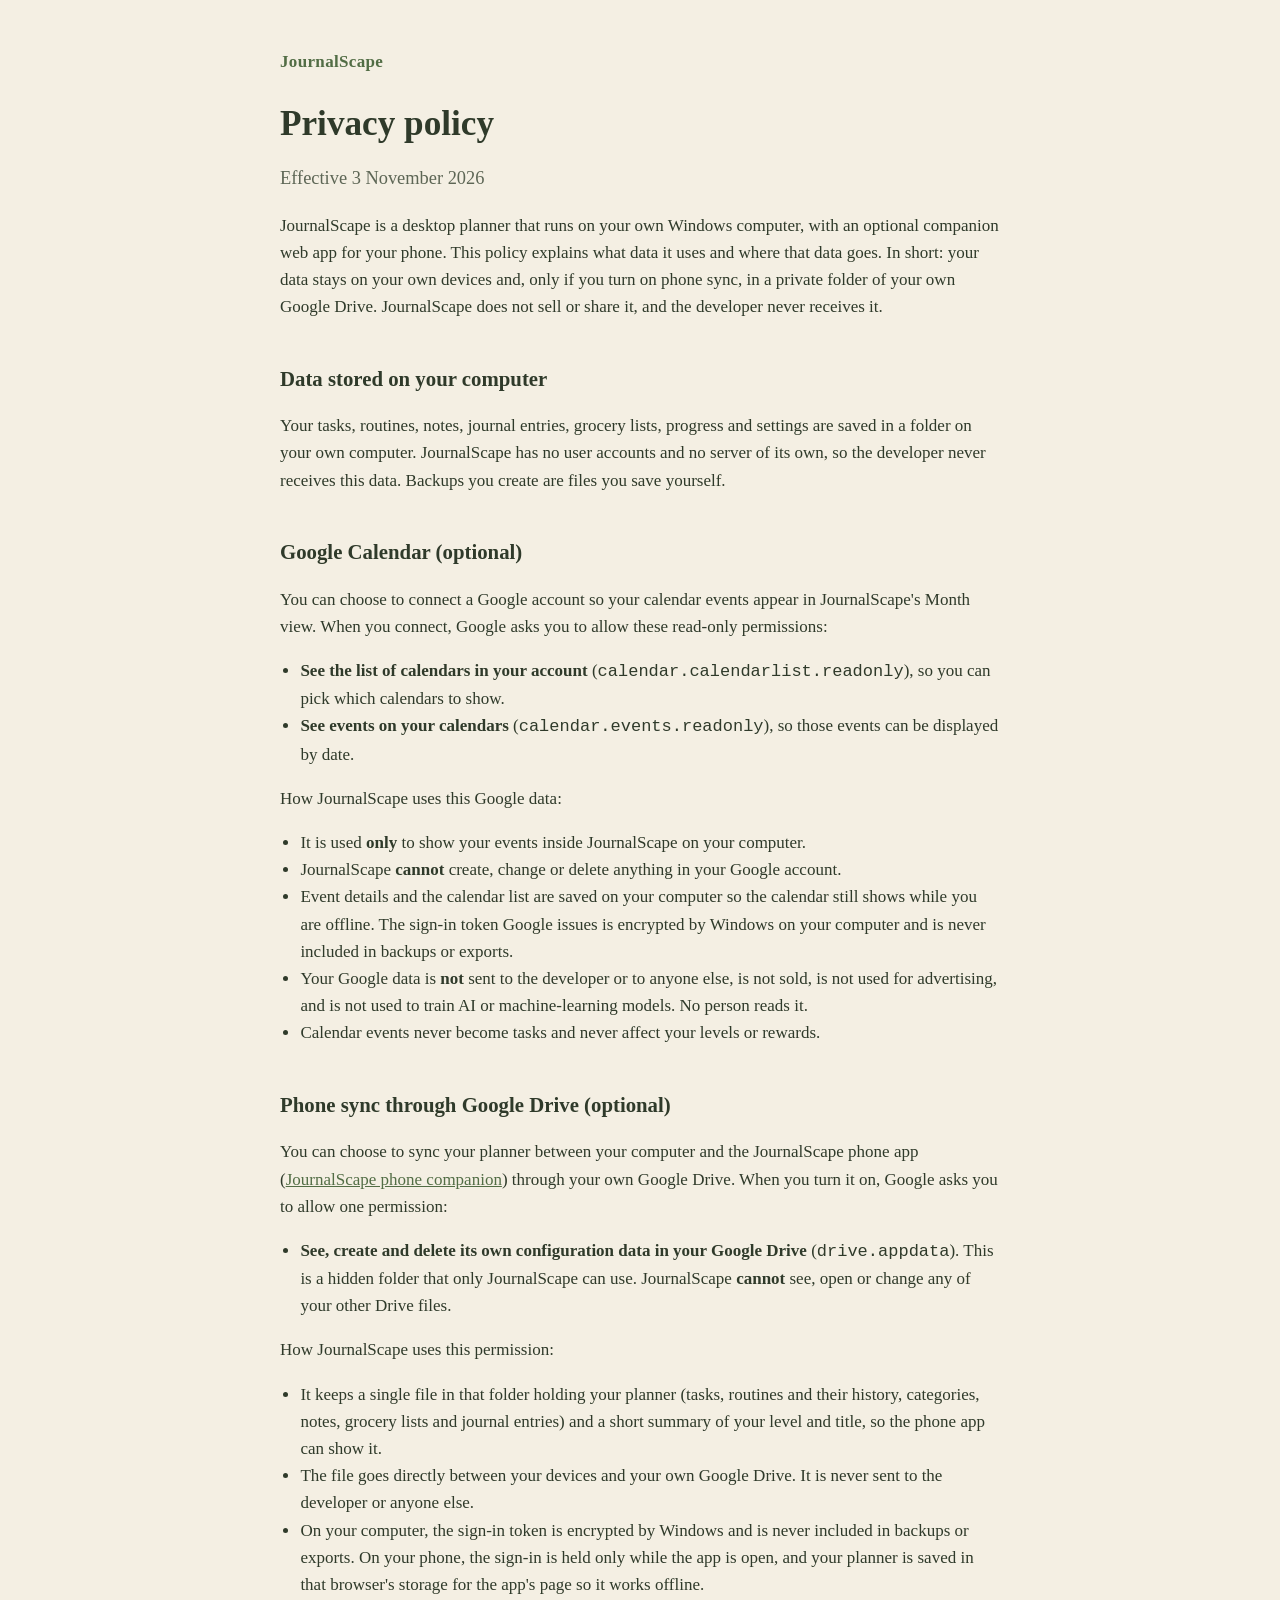
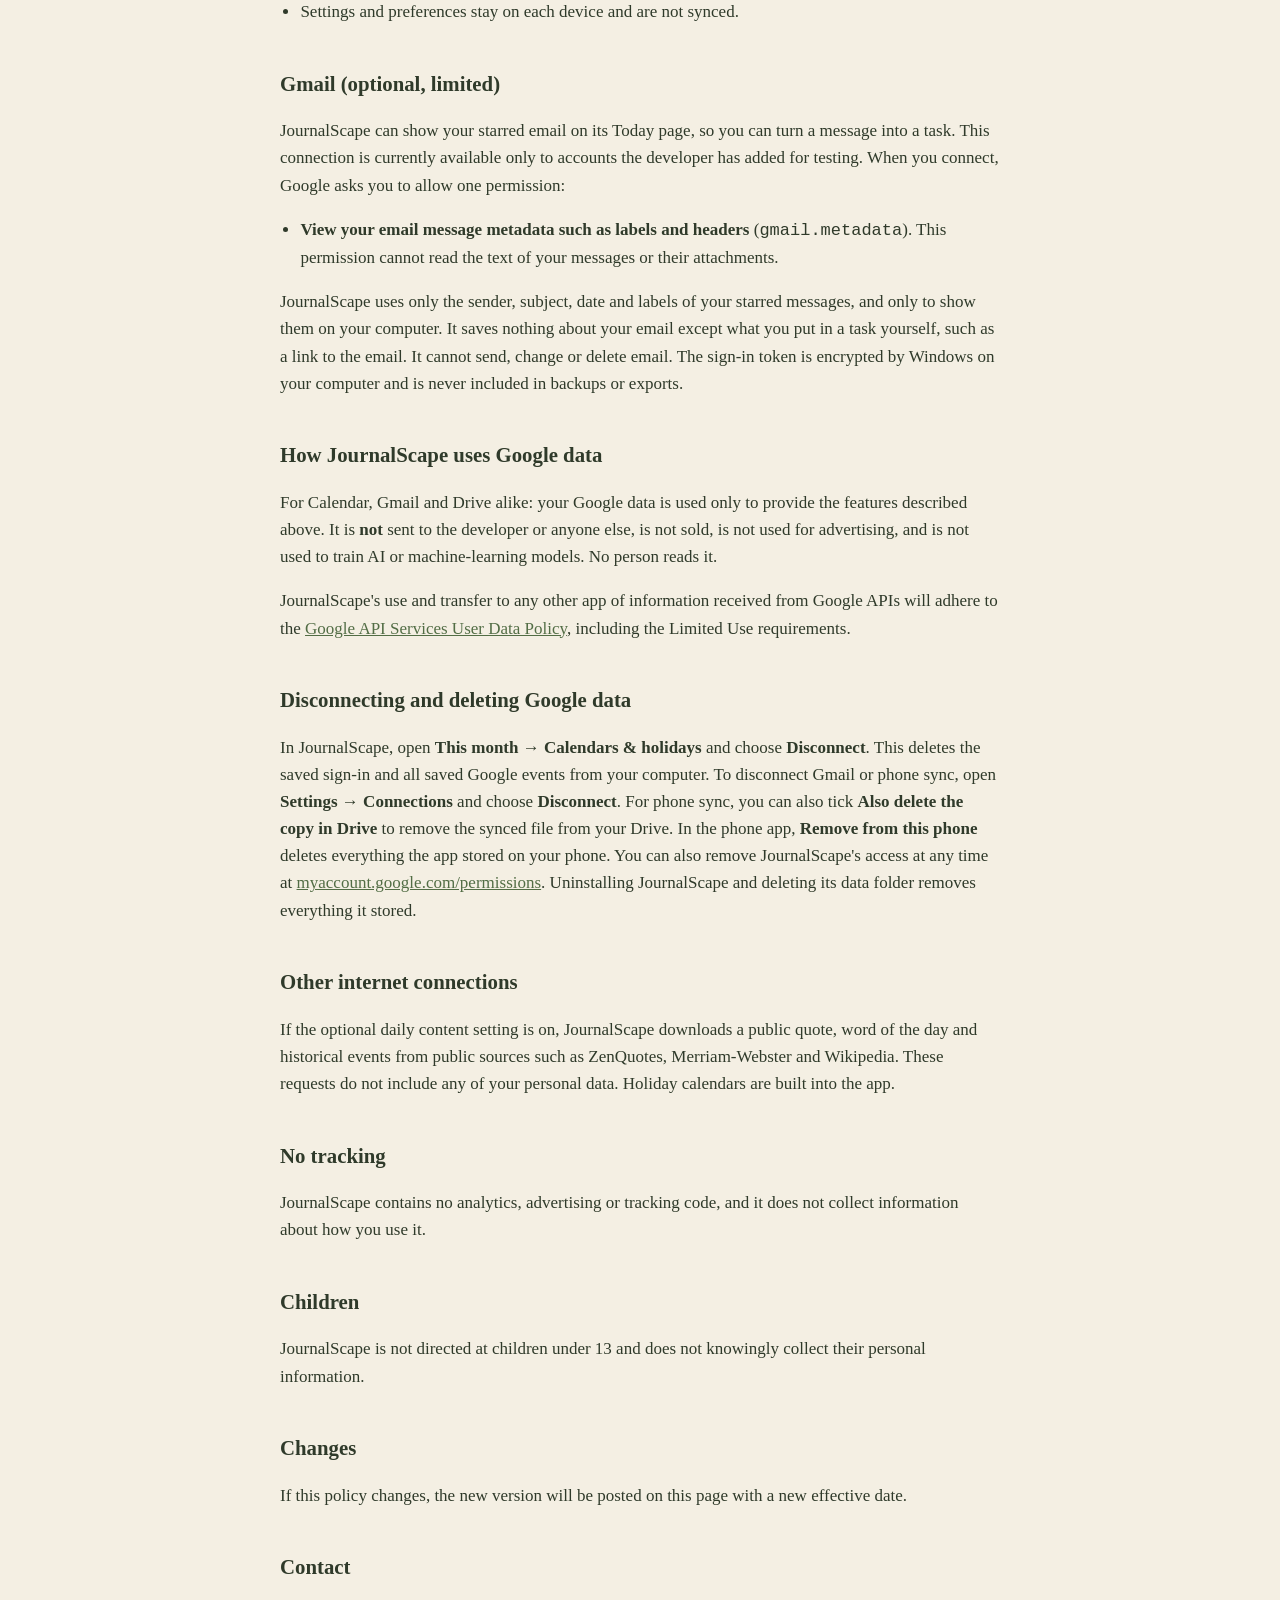
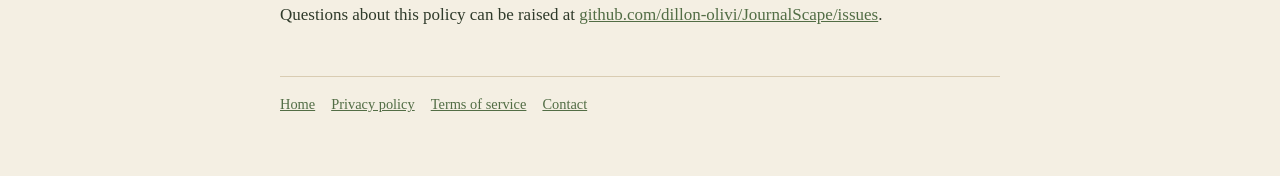
==== privacy.html @ 9b72e89c "Publish JournalScape branding and legal pages" ====
<!doctype html>
<html lang="en">
<head>
<meta charset="utf-8">
<meta name="viewport" content="width=device-width,initial-scale=1">
<title>JournalScape Privacy</title>
<meta name="description" content="How JournalScape handles your data, including optional Google Calendar, Gmail and Google Drive phone sync.">
<link rel="stylesheet" href="style.css">
<link rel="icon" type="image/png" href="icon.png">
<link rel="canonical" href="https://dillon-olivi.github.io/JournalScape/privacy.html">
</head>
<body>
<main>
<header><a class="home" href="./">JournalScape</a></header>
<h1>Privacy policy</h1>
<p class="lede">Effective 3 November 2026</p>

<p>JournalScape is a desktop planner that runs on your own Windows computer, with an optional companion web app for your phone. This policy explains what data it uses and where that data goes. In short: your data stays on your own devices and, only if you turn on phone sync, in a private folder of your own Google Drive. JournalScape does not sell or share it, and the developer never receives it.</p>

<h2>Data stored on your computer</h2>
<p>Your tasks, routines, notes, journal entries, grocery lists, progress and settings are saved in a folder on your own computer. JournalScape has no user accounts and no server of its own, so the developer never receives this data. Backups you create are files you save yourself.</p>

<h2>Google Calendar (optional)</h2>
<p>You can choose to connect a Google account so your calendar events appear in JournalScape's Month view. When you connect, Google asks you to allow these read-only permissions:</p>
<ul>
<li><strong>See the list of calendars in your account</strong> (<code>calendar.calendarlist.readonly</code>), so you can pick which calendars to show.</li>
<li><strong>See events on your calendars</strong> (<code>calendar.events.readonly</code>), so those events can be displayed by date.</li>
</ul>
<p>How JournalScape uses this Google data:</p>
<ul>
<li>It is used <strong>only</strong> to show your events inside JournalScape on your computer.</li>
<li>JournalScape <strong>cannot</strong> create, change or delete anything in your Google account.</li>
<li>Event details and the calendar list are saved on your computer so the calendar still shows while you are offline. The sign-in token Google issues is encrypted by Windows on your computer and is never included in backups or exports.</li>
<li>Your Google data is <strong>not</strong> sent to the developer or to anyone else, is not sold, is not used for advertising, and is not used to train AI or machine-learning models. No person reads it.</li>
<li>Calendar events never become tasks and never affect your levels or rewards.</li>
</ul>

<h2>Phone sync through Google Drive (optional)</h2>
<p>You can choose to sync your planner between your computer and the JournalScape phone app (<a href="https://dillon-olivi.github.io/grovekeeper/app/">JournalScape phone companion</a>) through your own Google Drive. When you turn it on, Google asks you to allow one permission:</p>
<ul>
<li><strong>See, create and delete its own configuration data in your Google Drive</strong> (<code>drive.appdata</code>). This is a hidden folder that only JournalScape can use. JournalScape <strong>cannot</strong> see, open or change any of your other Drive files.</li>
</ul>
<p>How JournalScape uses this permission:</p>
<ul>
<li>It keeps a single file in that folder holding your planner (tasks, routines and their history, categories, notes, grocery lists and journal entries) and a short summary of your level and title, so the phone app can show it.</li>
<li>The file goes directly between your devices and your own Google Drive. It is never sent to the developer or anyone else.</li>
<li>On your computer, the sign-in token is encrypted by Windows and is never included in backups or exports. On your phone, the sign-in is held only while the app is open, and your planner is saved in that browser's storage for the app's page so it works offline.</li>
<li>Settings and preferences stay on each device and are not synced.</li>
</ul>

<h2>Gmail (optional, limited)</h2>
<p>JournalScape can show your starred email on its Today page, so you can turn a message into a task. This connection is currently available only to accounts the developer has added for testing. When you connect, Google asks you to allow one permission:</p>
<ul>
<li><strong>View your email message metadata such as labels and headers</strong> (<code>gmail.metadata</code>). This permission cannot read the text of your messages or their attachments.</li>
</ul>
<p>JournalScape uses only the sender, subject, date and labels of your starred messages, and only to show them on your computer. It saves nothing about your email except what you put in a task yourself, such as a link to the email. It cannot send, change or delete email. The sign-in token is encrypted by Windows on your computer and is never included in backups or exports.</p>

<h2>How JournalScape uses Google data</h2>
<p>For Calendar, Gmail and Drive alike: your Google data is used only to provide the features described above. It is <strong>not</strong> sent to the developer or anyone else, is not sold, is not used for advertising, and is not used to train AI or machine-learning models. No person reads it.</p>
<p>JournalScape's use and transfer to any other app of information received from Google APIs will adhere to the <a href="https://developers.google.com/terms/api-services-user-data-policy">Google API Services User Data Policy</a>, including the Limited Use requirements.</p>

<h2>Disconnecting and deleting Google data</h2>
<p>In JournalScape, open <strong>This month → Calendars &amp; holidays</strong> and choose <strong>Disconnect</strong>. This deletes the saved sign-in and all saved Google events from your computer. To disconnect Gmail or phone sync, open <strong>Settings → Connections</strong> and choose <strong>Disconnect</strong>. For phone sync, you can also tick <strong>Also delete the copy in Drive</strong> to remove the synced file from your Drive. In the phone app, <strong>Remove from this phone</strong> deletes everything the app stored on your phone. You can also remove JournalScape's access at any time at <a href="https://myaccount.google.com/permissions">myaccount.google.com/permissions</a>. Uninstalling JournalScape and deleting its data folder removes everything it stored.</p>

<h2>Other internet connections</h2>
<p>If the optional daily content setting is on, JournalScape downloads a public quote, word of the day and historical events from public sources such as ZenQuotes, Merriam-Webster and Wikipedia. These requests do not include any of your personal data. Holiday calendars are built into the app.</p>

<h2>No tracking</h2>
<p>JournalScape contains no analytics, advertising or tracking code, and it does not collect information about how you use it.</p>

<h2>Children</h2>
<p>JournalScape is not directed at children under 13 and does not knowingly collect their personal information.</p>

<h2>Changes</h2>
<p>If this policy changes, the new version will be posted on this page with a new effective date.</p>

<h2>Contact</h2>
<p>Questions about this policy can be raised at <a href="https://github.com/dillon-olivi/JournalScape/issues">github.com/dillon-olivi/JournalScape/issues</a>.</p>

<footer><a href="./">Home</a><a href="privacy.html">Privacy policy</a><a href="terms.html">Terms of service</a><a href="https://github.com/dillon-olivi/JournalScape/issues">Contact</a></footer>
</main>
</body>
</html>
---- style.css ----
:root{--bg:#f4efe3;--card:#fffdf7;--ink:#2f3a2a;--muted:#5d6655;--accent:#526d45;--line:#d9ccb2}
@media (prefers-color-scheme:dark){:root{--bg:#1c2620;--card:#243129;--ink:#ece6d6;--muted:#b7b29f;--accent:#9cc28a;--line:#3b4a3f}}
*{box-sizing:border-box}
body{margin:0;overflow-wrap:anywhere;overflow-x:hidden;background:var(--bg);color:var(--ink);font:17px/1.6 Georgia,"Times New Roman",serif}
main{max-width:760px;margin:0 auto;padding:48px 20px 64px}
header{margin-bottom:28px}
header a.home{color:var(--accent);text-decoration:none;font-weight:bold;letter-spacing:.02em}
h1{font-size:2.2rem;line-height:1.2;margin:.2em 0 .3em}
h2{font-size:1.3rem;margin:2em 0 .4em}
p,li{color:var(--ink)}
.lede{font-size:1.15rem;color:var(--muted)}
.card{background:var(--card);border:1px solid var(--line);border-radius:12px;padding:20px 24px;margin:20px 0}
a{color:var(--accent)}
ul{padding-left:1.2em}
footer{margin-top:48px;padding-top:16px;border-top:1px solid var(--line);font-size:.9rem;color:var(--muted)}
footer a{margin-right:16px}
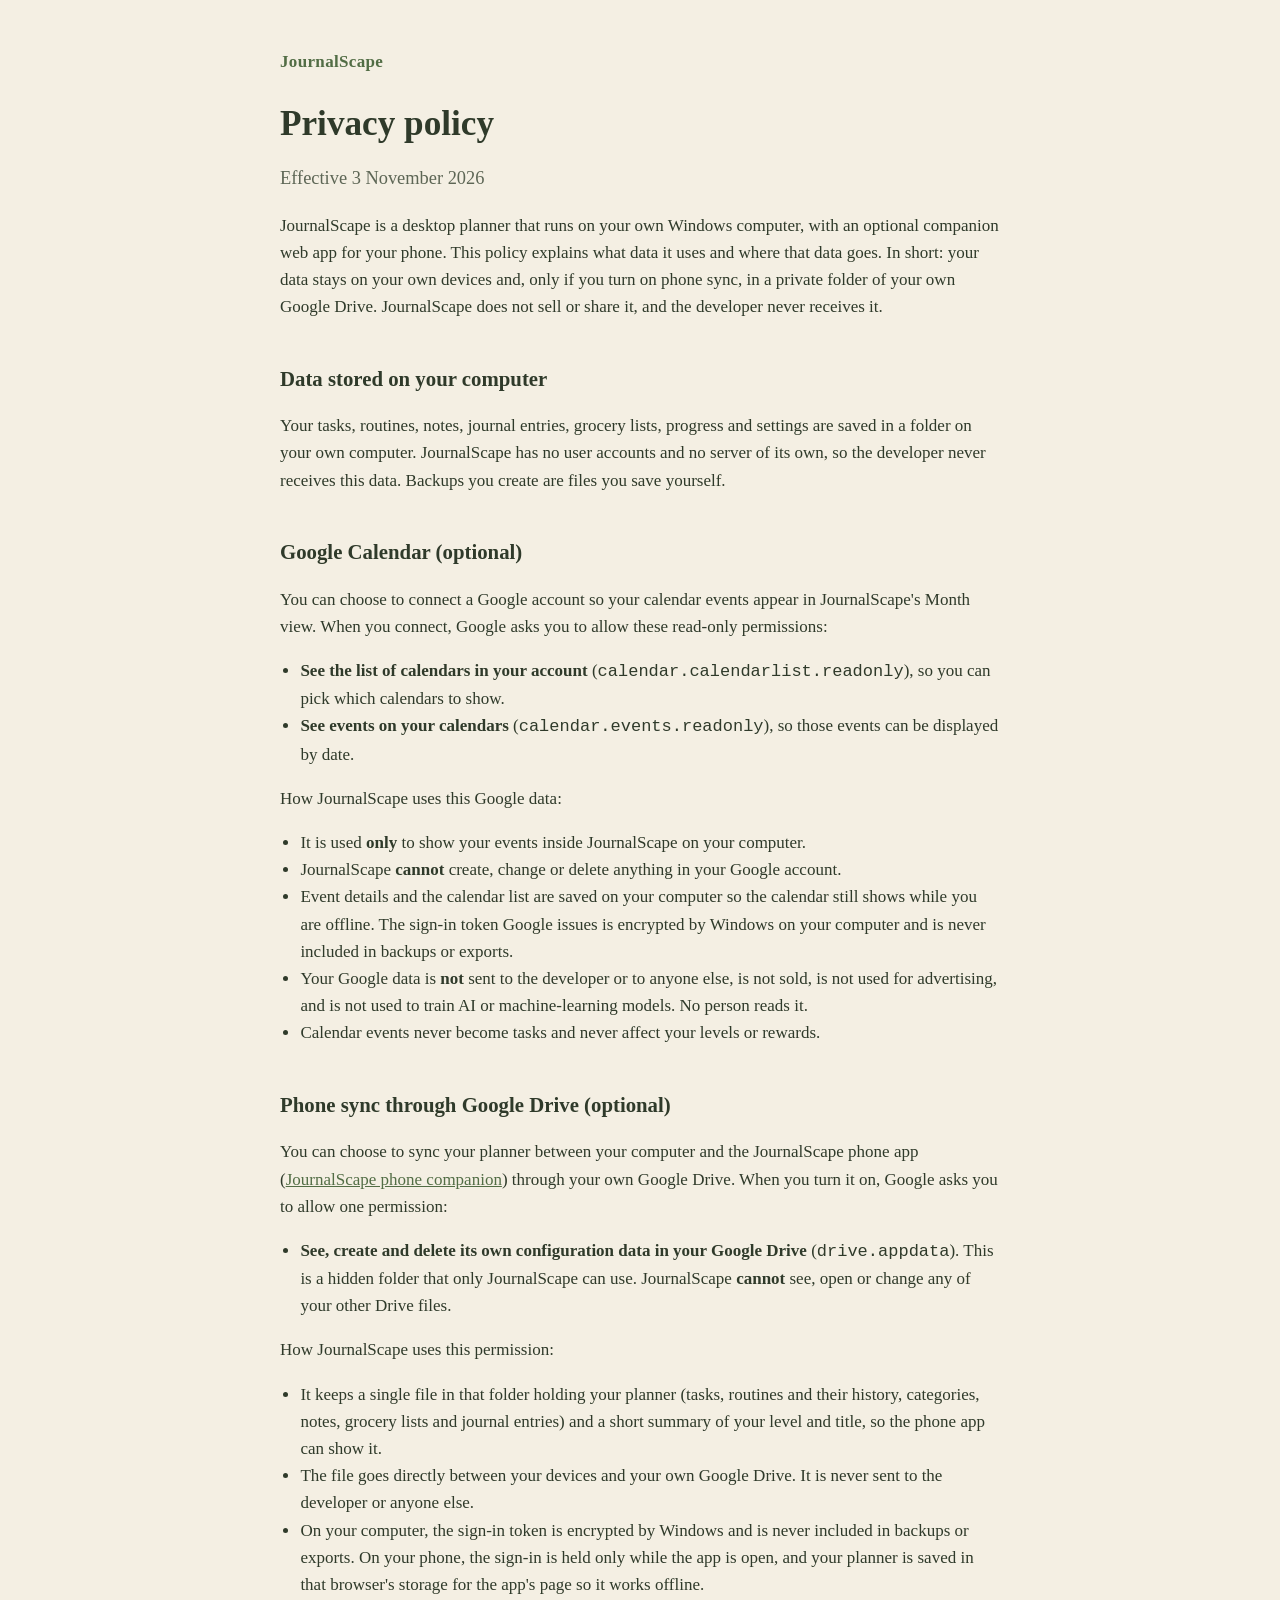
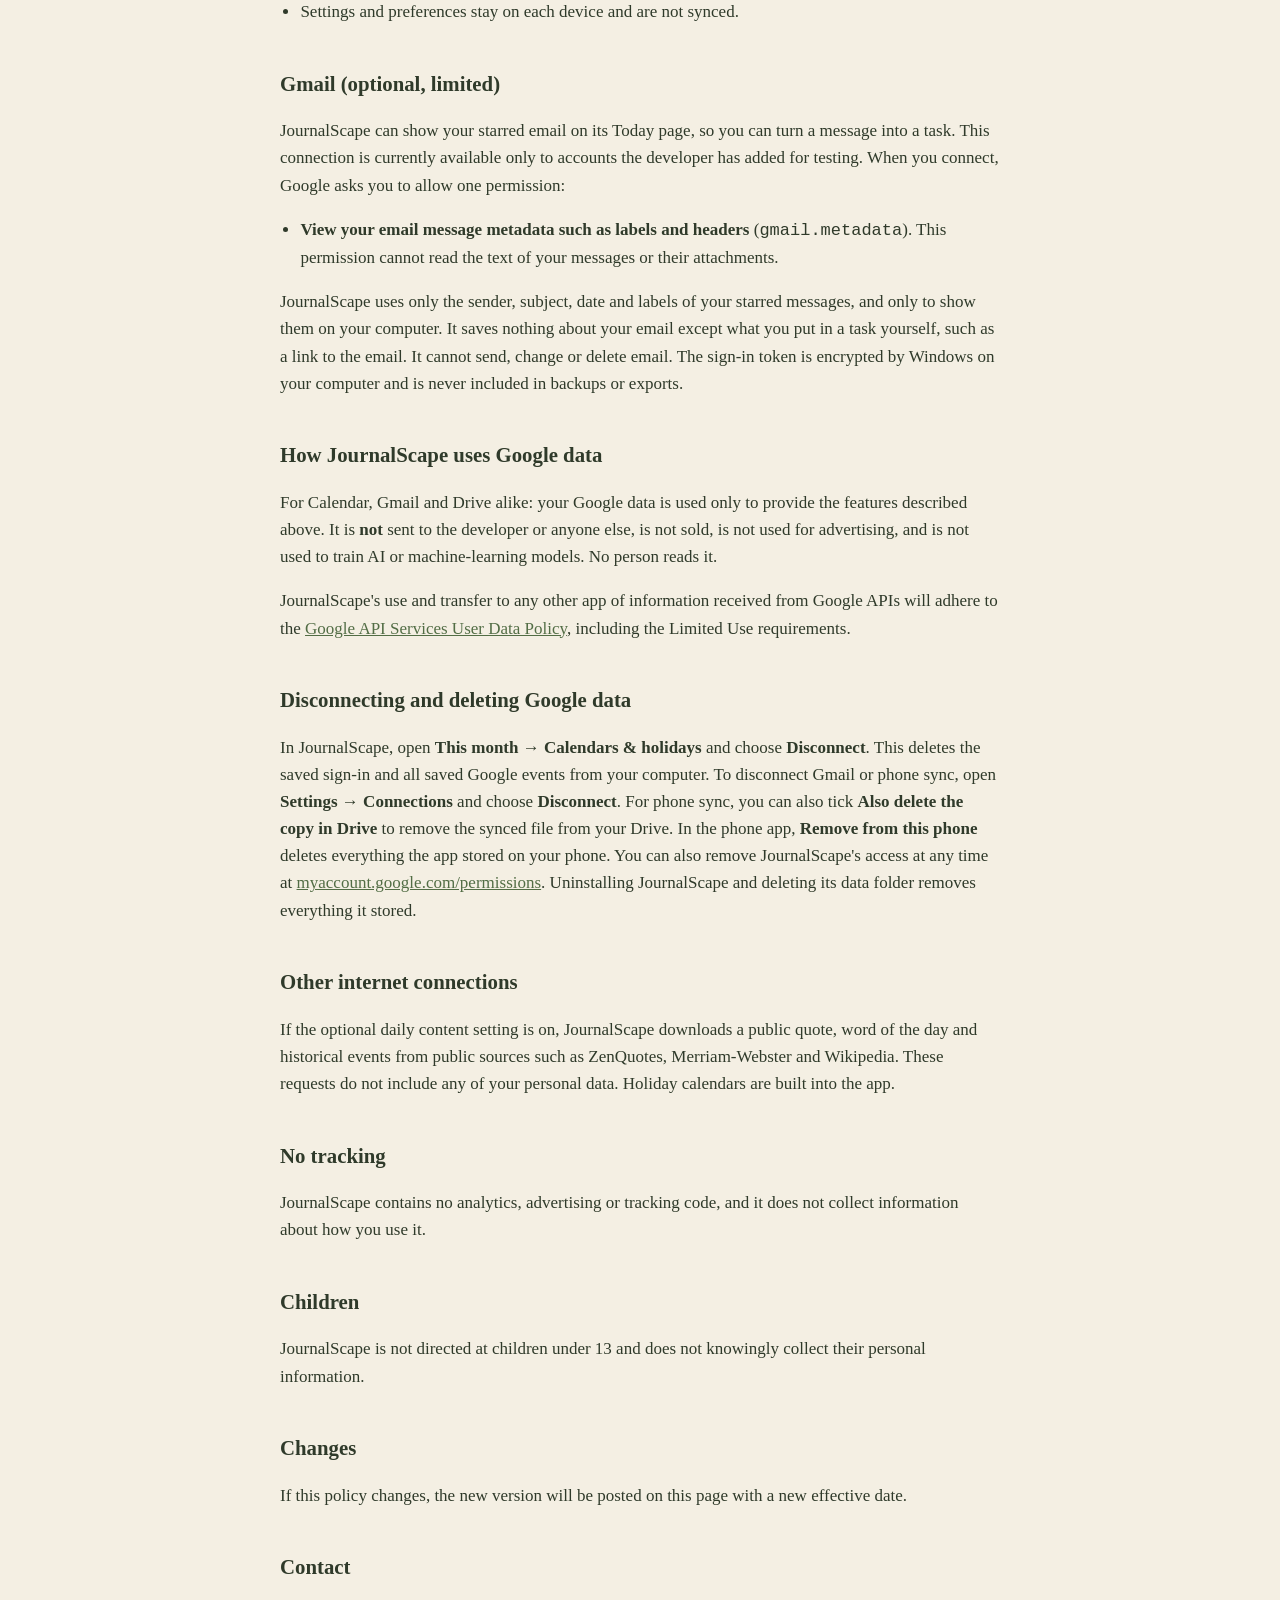
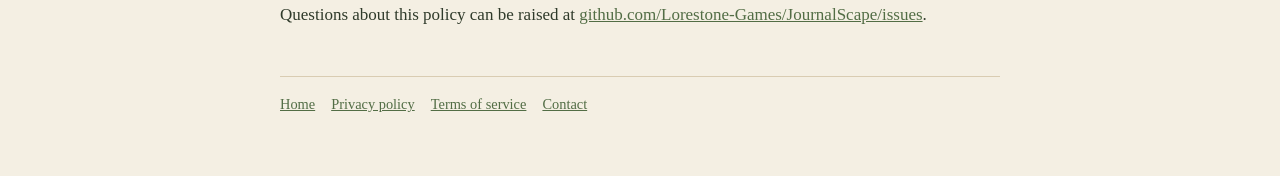
==== commit 30213561: "Update JournalScape website for Lorestone Games ownership" ====
--- a/privacy.html
+++ b/privacy.html
@@ -7,7 +7,7 @@
 <meta name="description" content="How JournalScape handles your data, including optional Google Calendar, Gmail and Google Drive phone sync.">
 <link rel="stylesheet" href="style.css">
 <link rel="icon" type="image/png" href="icon.png">
-<link rel="canonical" href="https://dillon-olivi.github.io/JournalScape/privacy.html">
+<link rel="canonical" href="https://lorestone-games.github.io/JournalScape/privacy.html">
 </head>
 <body>
 <main>
@@ -75,9 +75,9 @@
 <p>If this policy changes, the new version will be posted on this page with a new effective date.</p>
 
 <h2>Contact</h2>
-<p>Questions about this policy can be raised at <a href="https://github.com/dillon-olivi/JournalScape/issues">github.com/dillon-olivi/JournalScape/issues</a>.</p>
+<p>Questions about this policy can be raised at <a href="https://github.com/Lorestone-Games/JournalScape/issues">github.com/Lorestone-Games/JournalScape/issues</a>.</p>
 
-<footer><a href="./">Home</a><a href="privacy.html">Privacy policy</a><a href="terms.html">Terms of service</a><a href="https://github.com/dillon-olivi/JournalScape/issues">Contact</a></footer>
+<footer><a href="./">Home</a><a href="privacy.html">Privacy policy</a><a href="terms.html">Terms of service</a><a href="https://github.com/Lorestone-Games/JournalScape/issues">Contact</a></footer>
 </main>
 </body>
 </html>
